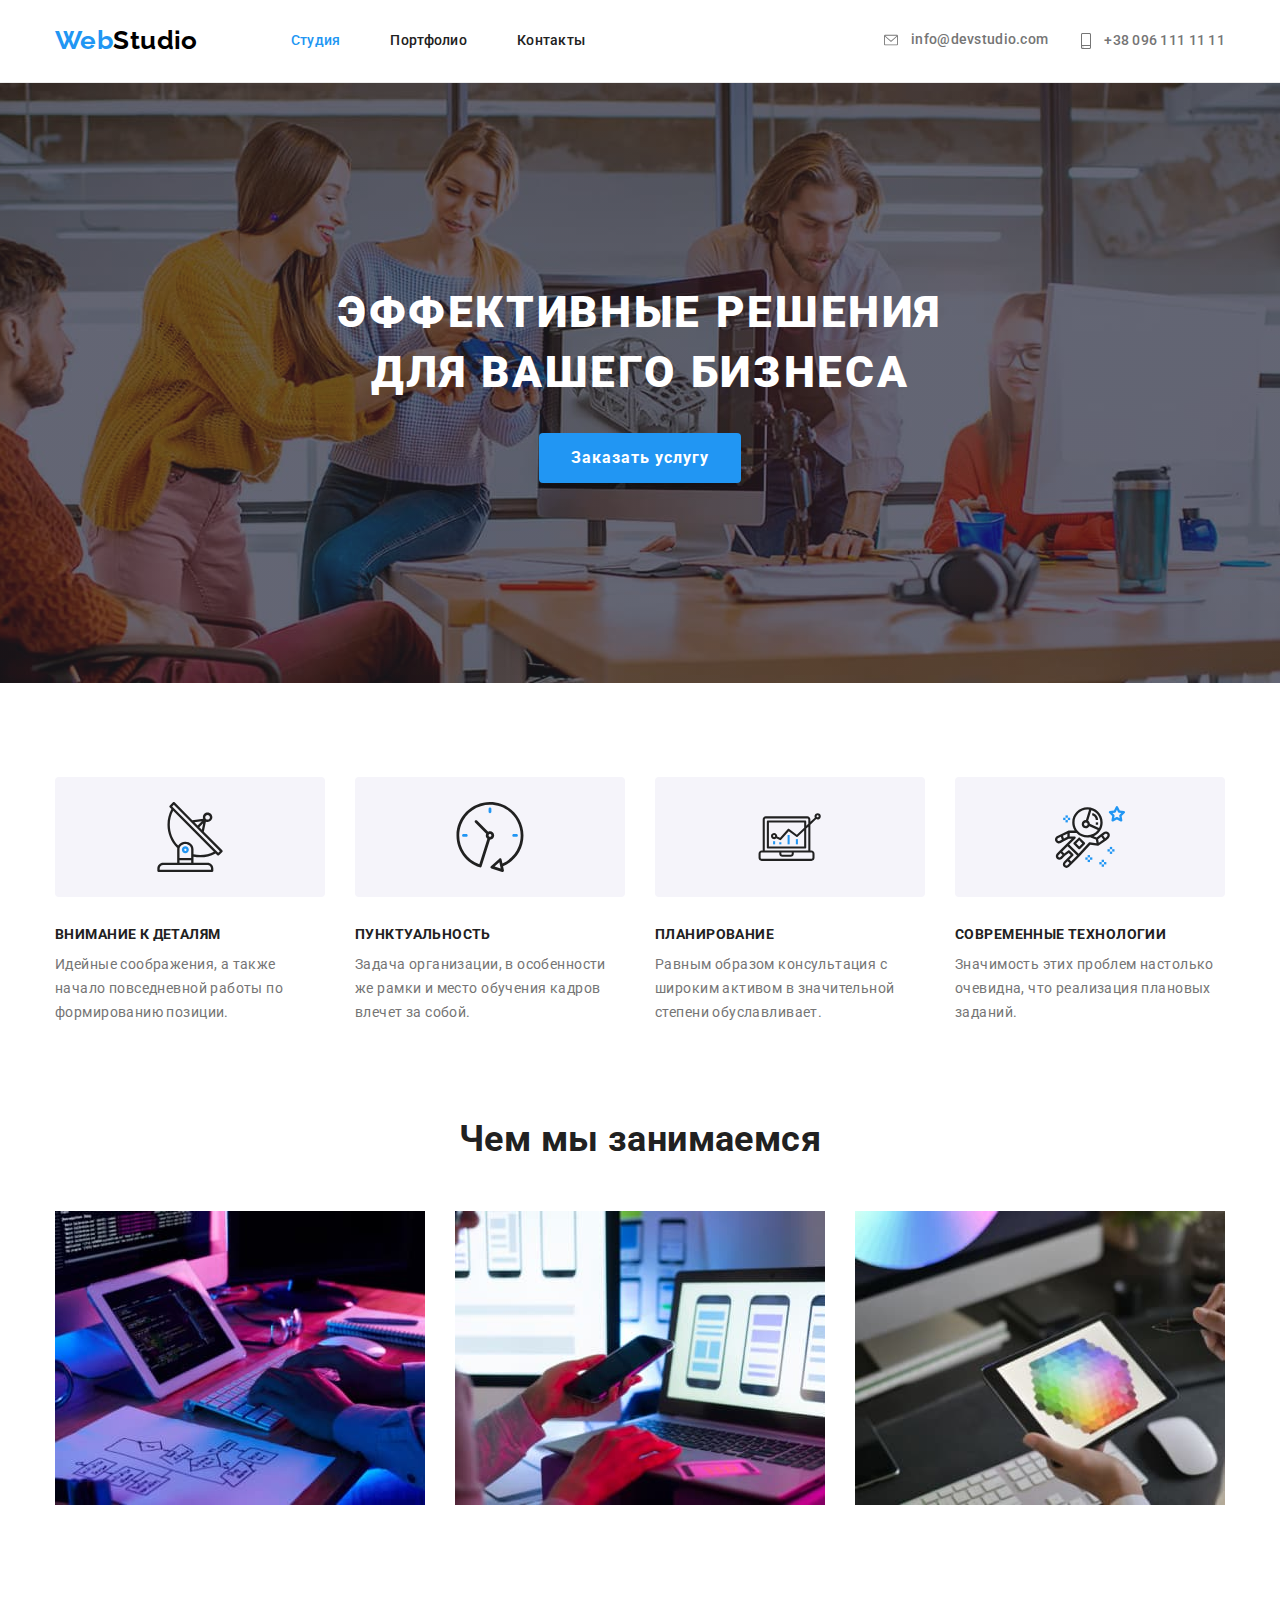
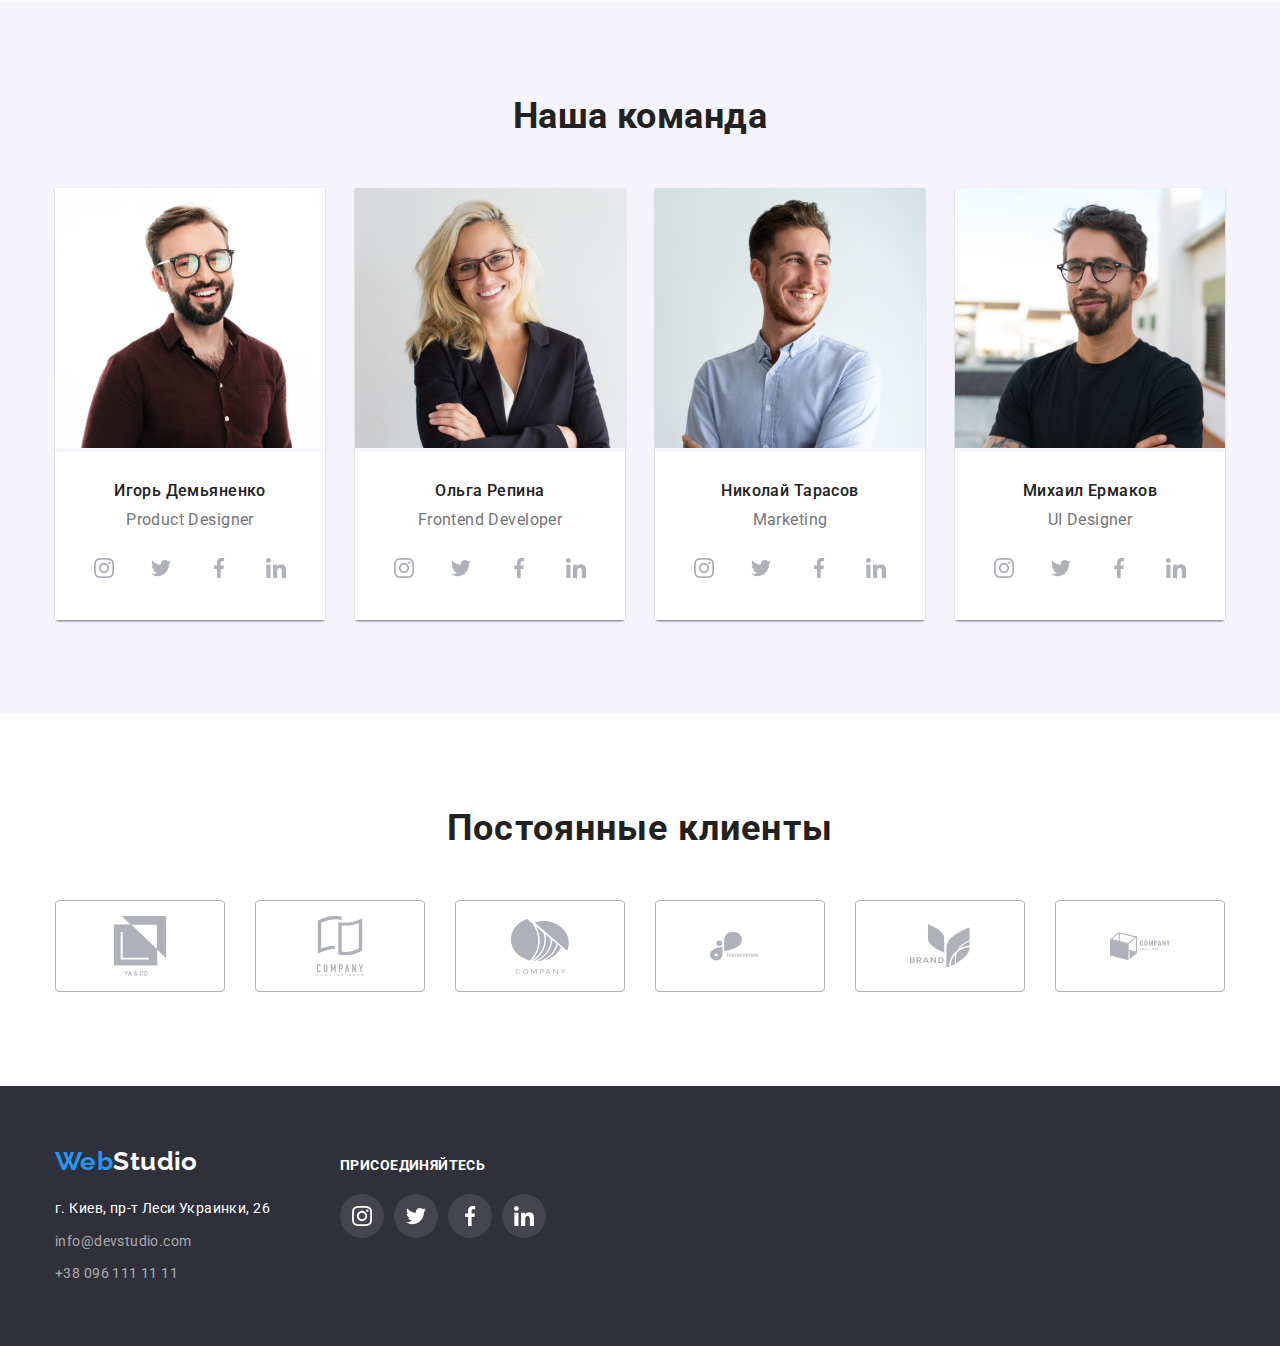
==== index.html @ eb99c2c7 "Скопіював файли попередньої роботи" ====
<!DOCTYPE html>
<html lang="en">
<head>
    <meta charset="UTF-8">
    <meta http-equiv="X-UA-Compatible" content="IE=edge">
    <meta name="viewport" content="width=device-width, initial-scale=1.0">
    <title>WebStudio</title>
    <link href="https://fonts.googleapis.com/css2?family=Raleway:wght@700&family=Roboto:wght@400;500;700;900&display=swap" rel="stylesheet">
    <link rel="stylesheet" href="https://cdnjs.cloudflare.com/ajax/libs/modern-normalize/1.1.0/modern-normalize.min.css">
    <link rel="stylesheet" href="./css/styles.css">
</head>
<body>
    <header>
        <div class="container main-nav">
            <nav class="main-nav">
                <a href="./index.html" class="logo"><span>Web</span>Studio</a>
                <ul class="site-nav">
                    <li class="item"> <a href="./index.html" class="link current">Студия</a> </li>
                    <li class="item"> <a href="./portfolio.html" class="link">Портфолио</a> </li>
                    <li class="item"> <a href="" class="link">Контакты</a> </li>
                </ul>
            </nav>
            <ul class="site-cont">
                <li class="item">  
                    <a href="mailto:info@devstudio.com" class="link"> <svg class="icon" width="20" height="14">
                        <use href="./images/symbol-defs.svg#icon-email"></use>
                    </svg> info@devstudio.com</a> 
                </li>
                <li class="item"> <a href="tel:+380961111111" class="link"> <svg class="icon" width="16" height="18">
                    <use href="./images/symbol-defs.svg#icon-phone"></use>
                </svg> +38 096 111 11 11</a> 
                </li>
            </ul>
        </div>
    </header>
    <main>
        <section class="title">
            <h1 class="title-hero">Эффективные решения для вашего бизнеса</h1>
            <button type="button" class="button-order">Заказать услугу</button>
        </section>
        <section class="section">
            <div class="container">
                <h2 class="hidden" >Наши качества</h2>
                <ul class="work-quality">
                    <li class="item">
                        <div class="icon-img">
                            <svg class="icon-qual">
                                <use href="./images/symbol-defs.svg#icon-antenna"></use>
                            </svg>
                        </div>
                        <h3 class="head-quality">Внимание к деталям</h3>
                        <p class="quality">Идейные соображения, а также начало повседневной работы по формированию позиции.</p>
                    </li>
                    <li class="item">
                        <div class="icon-img">
                            <svg class="icon-qual">
                                <use href="./images/symbol-defs.svg#icon-clock"></use>
                            </svg>
                        </div>
                        <h3 class="head-quality">Пунктуальность</h3>
                        <p class="quality">Задача организации, в особенности же рамки и место обучения кадров влечет за собой.
                        </p>
                    </li>
                    <li class="item">
                        <div class="icon-img">
                            <svg class="icon-qual">
                                <use href="./images/symbol-defs.svg#icon-diagram"></use>
                            </svg>
                        </div>
                        <h3 class="head-quality">Планирование</h3>
                        <p class="quality">Равным образом консультация с широким активом в значительной степени обуславливает.
                        </p>
                    </li>
                    <li class="item">
                        <div class="icon-img">
                            <svg class="icon-qual">
                                <use href="./images/symbol-defs.svg#icon-astronaut"></use>
                            </svg>
                        </div>
                        <h3 class="head-quality">Современные технологии</h3>
                        <p class="quality">Значимость этих проблем настолько очевидна, что реализация плановых заданий.</p>
                    </li>
                </ul>
            </div>
        </section>
        <section class="section no-padding">
            <div class="container che">
                <h2 class="heading">Чем мы занимаемся</h2>
                <ul class="works">
                    <li class="item"> <img src="./images/img1.jpg" alt="Написание кода" width="370" height="294"> </li>
                    <li class="item"> <img src="./images/img2.jpg" alt="Выбор дизайна" width="370" height="294"> </li>
                    <li class="item"> <img src="./images/img3.jpg" alt="Колористика" width="370" height="294"> </li>
                </ul>
            </div>
        </section>
        <section class="team">
            <div class="container">
                <h2 class="heading">Наша команда</h2>
                <ul class="team-work">
                    <li class="special"> <img src="./images/1igor.jpg" alt="фото специалиста" width="270" height="260">
                        <div class="job-person">
                            <h3 class="person">Игорь Демьяненко</h3>
                            <p class="job">Product Designer</p>
                            <ul class="net">
                                <li class="network">
                                    <a class="inst" href="">
                                        <svg class="network-icon">
                                            <use href="./images/symbol-defs.svg#icon-instagram"></use>
                                        </svg> </a>
                                </li>
                                <li class="network">
                                    <a class="inst" href="">
                                        <svg class="network-icon">
                                            <use href="./images/symbol-defs.svg#icon-twitter"></use>
                                        </svg> </a>
                                </li>
                                <li class="network">
                                    <a class="inst" href="">
                                        <svg class="network-icon">
                                            <use href="./images/symbol-defs.svg#icon-facebook"></use>
                                        </svg> </a>
                                </li>
                                <li class="network">
                                    <a class="inst" href="">
                                        <svg class="network-icon">
                                            <use href="./images/symbol-defs.svg#icon-linkedin"></use>
                                        </svg> </a>
                                </li>
                            </ul>
                        </div>
                    </li>
                    <li class="special"> <img src="./images/2olga.jpg" alt="фото специалиста" width="270" height="260">
                        <div class="job-person">
                            <h3 class="person">Ольга Репина</h3>
                            <p class="job">Frontend Developer</p>
                            <ul class="net">
                                <li class="network">
                                    <a class="inst" href="">
                                        <svg class="network-icon">
                                            <use href="./images/symbol-defs.svg#icon-instagram"></use>
                                        </svg> </a>
                                </li>
                                <li class="network">
                                    <a class="inst" href="">
                                        <svg class="network-icon">
                                            <use href="./images/symbol-defs.svg#icon-twitter"></use>
                                        </svg> </a>
                                </li>
                                <li class="network">
                                    <a class="inst" href="">
                                        <svg class="network-icon">
                                            <use href="./images/symbol-defs.svg#icon-facebook"></use>
                                        </svg> </a>
                                </li>
                                <li class="network">
                                    <a class="inst" href="">
                                        <svg class="network-icon">
                                            <use href="./images/symbol-defs.svg#icon-linkedin"></use>
                                        </svg> </a>
                                </li>
                            </ul>
                        </div>
                    </li>
                    <li class="special"> <img src="./images/3nik.jpg" alt="фото специалиста" width="270" height="260">
                        <div class="job-person">
                            <h3 class="person">Николай Тарасов</h3>
                            <p class="job">Marketing</p>
                            <ul class="net">
                                <li class="network">
                                    <a class="inst" href="">
                                        <svg class="network-icon">
                                            <use href="./images/symbol-defs.svg#icon-instagram"></use>
                                        </svg> </a>
                                </li>
                                <li class="network">
                                    <a class="inst" href="">
                                        <svg class="network-icon">
                                            <use href="./images/symbol-defs.svg#icon-twitter"></use>
                                        </svg> </a>
                                </li>
                                <li class="network">
                                    <a class="inst" href="">
                                        <svg class="network-icon">
                                            <use href="./images/symbol-defs.svg#icon-facebook"></use>
                                        </svg> </a>
                                </li>
                                <li class="network">
                                    <a class="inst" href="">
                                        <svg class="network-icon">
                                            <use href="./images/symbol-defs.svg#icon-linkedin"></use>
                                        </svg> </a>
                                </li>
                            </ul>
                        </div>
                    </li>
                    <li class="special"> <img src="./images/4mix.jpg" alt="фото специалиста" width="270" height="260">
                        <div class="job-person">
                            <h3 class="person">Михаил Ермаков</h3>
                            <p class="job">UI Designer</p>
                            <ul class="net">
                                <li class="network">
                                    <a class="inst" href="">
                                        <svg class="network-icon">
                                            <use href="./images/symbol-defs.svg#icon-instagram"></use>
                                        </svg> </a>
                                </li>
                                <li class="network">
                                    <a class="inst" href="">
                                        <svg class="network-icon">
                                            <use href="./images/symbol-defs.svg#icon-twitter"></use>
                                        </svg> </a>
                                </li>
                                <li class="network">
                                    <a class="inst" href="">
                                        <svg class="network-icon">
                                            <use href="./images/symbol-defs.svg#icon-facebook"></use>
                                        </svg> </a>
                                </li>
                                <li class="network">
                                    <a class="inst" href="">
                                        <svg class="network-icon">
                                            <use href="./images/symbol-defs.svg#icon-linkedin"></use>
                                        </svg> </a>
                                </li>
                            </ul>
                        </div>
                    </li>
                </ul>
            </div>
        </section>
        <section class="section">
            <div class="container">
                <h2 class="title-client">Постоянные клиенты</h2>
                <ul class="client">
                    <li class="client-mar">
                        <a class="client-a" href="">
                            <svg class="client-list">
                                <use href="./images/symbol-defs.svg#icon-group"></use>
                            </svg>
                        </a>
                    </li>
                    <li class="client-mar">
                        <a class="client-a" href="">
                            <svg class="client-list">
                                <use href="./images/symbol-defs.svg#icon-group-1"></use>
                            </svg>
                        </a>
                    </li>
                    <li class="client-mar">
                        <a class="client-a" href="">
                            <svg class="client-list">
                                <use href="./images/symbol-defs.svg#icon-group-2"></use>
                            </svg>
                        </a>
                    </li>
                    <li class="client-mar">
                        <a class="client-a" href="">
                            <svg class="client-list">
                                <use href="./images/symbol-defs.svg#icon-group-3"></use>
                            </svg>
                        </a>
                    </li>
                    <li class="client-mar">
                        <a class="client-a" href="">
                            <svg class="client-list">
                                <use href="./images/symbol-defs.svg#icon-group-4"></use>
                            </svg>
                        </a>
                    </li>
                    <li class="client-mar">
                        <a class="client-a" href="">
                            <svg class="client-list">
                                <use href="./images/symbol-defs.svg#icon-group-5"></use>
                            </svg>
                        </a>
                    </li>
                </ul>
            </div>
        </section>
    </main>
    <footer class="ftr">
        <div class="container main-foot">
            <section class="foot">
                <a href="./index.html" class="foot-web"><span>Web</span>Studio</a>
                <address class="foot-adress">
                    <ul class="site-ft">
                        <li class="ft-cont"> <a href="https://goo.gl/maps/F9UGEikjTN2jMp9C9" target="_blank" class="adress link">г.
                                Киев, пр-т Леси Украинки, 26</a> </li>
                        <li class="ft-cont"> <a href="mailto:info@devstudio.com" class="footer-contact link">info@devstudio.com</a>
                        </li>
                        <li class="ft-cont"> <a href="tel:+380961111111" class="footer-contact link">+38 096 111 11 11</a> </li>
                    </ul>
                </address>
            </section>
            <section class="connect-end">
                <h2 class="connect">Присоединяйтесь</h2>
                <ul class="icon-list">
                    <li class="icon-foot">
                        <a class="link-foot" href="">
                            <svg class="foot-icon">
                                <use href="./images/symbol-defs.svg#icon-instagram"></use>
                                </svg>
                        </a>
                        </li>
                    <li class="icon-foot">
                        <a class="link-foot" href="">
                            <svg class="foot-icon">
                                <use href="./images/symbol-defs.svg#icon-twitter"></use>
                                </svg>
                        </a>
                    </li>
                    <li class="icon-foot">
                        <a class="link-foot" href="">
                            <svg class="foot-icon">
                                <use href="./images/symbol-defs.svg#icon-facebook"></use>
                            </svg>
                        </a>
                    </li>
                    <li class="icon-foot">
                        <a class="link-foot" href="">
                            <svg class="foot-icon">
                                <use href="./images/symbol-defs.svg#icon-linkedin"></use>
                            </svg>
                        </a>
                    </li>
                </ul>
            </section>
        </div>
    </footer>
</body>
</html>
---- css/styles.css ----
html {
    box-sizing: border-box;
}

*,
*::before,
*::after {
    box-sizing: inherit;
}

/* цвет логотипа 1 части #2196F3
2 часть #000000 

ОСНОВНОЙ ЦВЕТ навигация, контакты, 2,3 заголовка #212121
при наведении #2196F3

цвет телефона и параграфов #757575

заголовок и кнопка, 2 часть логотива в футере #FFFFFF

контакты в футере color: rgba(255, 255, 255, 0.6);


ФОН
шапка #FFFFFF
1 секция и футер 2F303A
кнопка 2196F3

секция Наша команда F5F4FA
*/

:root {
    --primary-text-color: #212121;
    --paragraph-text-color: #757575;
    --footer-text-color: rgba(255, 255, 255, 0.6);
    --nav-log-text-color: #2196F3;
    --title-text-color: #FFFFFF;
    --but--team-color: #F5F4FA;
    --foot-title-bg-color: #2F303A;
    --logo-color: #000000;
    --network-icon-color: #AFB1B8;
    --foot-icon-color: rgba(255, 255, 255, 0.1);
}

body {
    background-color: var(--title-text-color);
    color: var(--primary-text-color);

    font-family: Roboto, sans-serif;
    letter-spacing: 0.03em;
    font-size: 14px;
    line-height: 1.14;
}

.container {
    width: 1200px;
    margin-left: auto;
    margin-right: auto;
    padding-left: 15px;
    padding-right: 15px;
}

ul {
    list-style: none;
    padding: 0;
    margin: 0;
}

h1, h2, h3, p {
    padding: 0;
    margin: 0;
}

.heading {
    margin-bottom: 50px;

    font-size: 36px;
    line-height: 1.16;
    text-align: center;
}

/* header */

.logo {
    color: var(--logo-color);

    font-family: Raleway, sans-serif;
    font-weight: 700;
    font-size: 26px;
    line-height: 1.2;
    text-decoration: none;
}

span {
    color: var(--nav-log-text-color);
}

/* Main nav */

.main-nav {
    display: flex;
    align-items: center;  
}

header {
    border-bottom: 1px solid #ECECEC;
}

/* Site nav */

.site-nav {
    display: flex;
    margin-left: 93px;
}

.site-nav .item + .item {
    margin-left: 50px;
}

.site-nav .link {
    display: block;
    padding-top: 32px;
    padding-bottom: 32px;

    color: var(--primary-text-color);

    font-family: inherit;
    font-weight: 500;
    letter-spacing: 0.02em;
    text-decoration: none;
}

.site-nav .link:hover,
.site-nav .link:focus {
    color: var(--nav-log-text-color);
}

.site-nav .link.current {
    color: var(--nav-log-text-color);
}

/* CONTACTS */

.site-cont {
    display: flex;
    margin-left: auto;

    font-family: inherit;
    font-weight: 500;
    letter-spacing: 0.02em;
    text-decoration: none;
}

.site-cont .item + .item {
    margin-left: 30px;
}

.site-cont .link {
    color: var(--paragraph-text-color);
    text-decoration: none;
    padding-top: 32px;
    padding-bottom: 32px;
    display: flex;
    align-items: center;
}

.site-cont .link:hover,
.site-cont .link:focus {
    color: var(--nav-log-text-color);
}

.site-cont .link:hover .icon,
.site-cont .link:focus .icon {
    fill: var(--nav-log-text-color);
}

.icon {
    margin-right: 10px;
    fill: var(--paragraph-text-color);
}

/* Title */

.title {
    padding-top: 200px;
    padding-bottom: 200px;
    background: var(--foot-title-bg-color);

    height: 600px;
    max-width: 1600px;
    margin-left: auto;
    margin-right: auto;

    background-image: linear-gradient(
        to right,
        rgba(47, 48, 58, 0.4),
        rgba(47, 48, 58, 0.4)
    ),
    url(../images/fon-hed.jpg);
    background-repeat: no-repeat;
    background-position: center;
    background-size: cover;
}

.title-hero {
    padding-bottom: 30px;
    width: 696px;
    margin-left: auto;
    margin-right: auto;

    color: var(--title-text-color);

    font-weight: 900;
    font-size: 44px;
    line-height: 1.36;
    text-align: center;
    letter-spacing: 0.06em;
    text-transform: uppercase;
}

/* Section */

.section {
    padding-top: 94px;
    padding-bottom: 94px;
}

.section.no-padding {
    padding-top: 0;
    padding-bottom: 94px;
}


.works {
    display: flex;
    flex-wrap: wrap;
    justify-content: space-between;
}

/* .works .item {
    margin-right: 30px;
    margin-left: 0;
}

.works .item:nth-child(3n) {
    margin-right: 0;
} */

.quality {
    color: var(--paragraph-text-color);

    font-weight: 400;
    font-size: 14px;
    line-height: 1.71;
}

.hidden {
    display: none;
}

.work-quality {
    display: flex;
}

.work-quality.card {
    display: flex;
    flex-wrap: wrap;
    
}
.work-quality .item {
    margin-right: 30px;
    width: 270px;
}

.work-quality .item:nth-child(4n) {
    margin-right: 0;
}

/* Icons quality */

.icon-img {
    height: 120px;
    width: 270px;
    background-color: var(--but--team-color);
    border-radius: 4px;
    display: flex;
    justify-content: center;
    align-items: center;
}

.icon-qual {
    height: 70px;
    width: 70px;
}

.head-quality {
    text-transform: uppercase;
    font-size: 14px;
    line-height: 1.14;

    margin-top: 30px;
    margin-bottom: 10px;
}

.name-project {
    font-size: 18px;
    line-height: 2;
    letter-spacing: 0.06em;
    margin-bottom: 4px;
}

.flex-element {
    width: 370px;

    margin-right: 30px;
    margin-bottom: 30px;
}

.flex-element:hover,
.flex-element:focus {
    box-shadow: 0px 1px 1px rgba(0, 0, 0, 0.12), 0px 4px 4px rgba(0, 0, 0, 0.06), 1px 4px 6px rgba(0, 0, 0, 0.16);
}

.no-gap {
    display: block;
}

.example {
    padding: 20px 24px;
    border: 1px solid #EEEEEE;
    border-top: none;
}

.flex-element:nth-child(3n) {
    margin-right: 0;
}

.flex-element:nth-last-child(-n + 3){
    margin-bottom: 0;
}


/* Button */



.button-order {
    border-radius: 4px;
    box-shadow: 0px 4px 4px rgba(0, 0, 0, 0.15);
    border: #2196F3;;
    padding: 10px 32px;
    margin-left: auto;
    margin-right: auto;

    background-color: var(--nav-log-text-color);
    color: var(--title-text-color);

    font-family: inherit;
    font-weight: 700;
    font-size: 16px;
    line-height: 1.88;
    display: flex;
    align-items: center;
    text-align: center;
    letter-spacing: 0.06em;
    cursor: pointer;
}

.btn {
    display: flex;
    flex-wrap: wrap;
    justify-content: center;
    margin-bottom: 50px;
}

.btn-fil {
    margin-right: 8px;
}

.btn-fil:nth-child(5n) {
    margin-right: 0;
}

.button-filter {
    background-color: var(--but--team-color);
    color: var(--primary-text-color);

    font-family: inherit;
    font-weight: 500;
    font-size: 16px;
    line-height: 1.62;
    cursor: pointer;
    border-radius: 4px;
    border: #F5F4FA;
    padding: 6px 22px;
}


.button-filter:hover,
.button-filter:focus {
    background-color: var(--nav-log-text-color);
    color: var(--title-text-color);
    box-shadow: 0px 3px 1px rgba(0, 0, 0, 0.1), 0px 1px 2px rgba(0, 0, 0, 0.08), 0px 2px 2px rgba(0, 0, 0, 0.12);
}

/* Team */
.team {
    background-color: var(--but--team-color);
    padding-bottom: 94px;
    padding-top: 94px;
}

.team-work {
    
    display: flex;
    flex-wrap: wrap;
}

.special {
    margin-right: 30px;
    box-shadow: 0px 1px 3px rgba(0, 0, 0, 0.12), 0px 1px 1px rgba(0, 0, 0, 0.14), 0px 2px 1px rgba(0, 0, 0, 0.2);
    border-radius: 0px 0px 4px 4px;
}

.special:nth-child(4n) {
    margin-right: 0;
}

.team-work .job {
    color: var(--paragraph-text-color);

    font-size: 16px;
    line-height: 1.18;

    margin-bottom: 16px;
}

.person {
    font-weight: 500;
    font-size: 16px;
    line-height: 1.18;

    margin-bottom: 10px;
}

.job-person {
    text-align: center;
    padding-top: 30px;
    padding-bottom: 30px;
    background-color: var(--title-text-color);
}

.network {
    text-decoration: none;
    display: inline-block;
    margin-right: 10px;
}

.network:nth-child(4) {
    margin-right: 0;
}

.network-icon {
    width: 20px;
    height: 20px; 
}

.inst {
    width: 44px;
    height: 44px;
    border-radius: 50%;
    display: flex;
    justify-content: center;
    align-items: center;
    fill: var(--network-icon-color);
}

.inst:hover,
.inst:focus {
    fill: var(--title-text-color);
    background-color: var(--nav-log-text-color);
    border-radius: 50%;
}

/* Clients */

.title-client {
    text-align: center;
    font-weight: 700;
    font-size: 36px;
    line-height: 1.16;
    text-align: center;
    letter-spacing: 0.03em;
    color: var(--primary-text-color);
    margin-bottom: 50px;
}

.client {
    display: flex;
    justify-content: center;
    text-align: center;
}

.client-mar {
    margin-right: 30px;
}

.client-mar:nth-last-child(1) {
    margin-right: 0;
}

.client-list {
    width: 106px;
    height: 60px;
}

.client-a {
    width: 170px;
    height: 92px;
    border: 1px solid #AFB1B8;
    border-radius: 4px;
    display: flex;
    justify-content: center;
    align-items: center;
    fill: #afb1b8;
}

.client-a:hover,
.client-a:focus {
    fill: #2196F3;
    border: 1px solid #2196F3;
}

/* Footer */

.ftr {
    background: var(--foot-title-bg-color);
}

.main-foot {
    display: flex;
}

.foot {
    padding-top: 60px;
    padding-bottom: 60px;
}

.site-ft {
    padding-top: 20px;
}

.site-ft .link {
    color: var(--paragraph-text-color);
    text-decoration: none;
}

.site-ft .link:hover,
.site-ft .link:focus {
    color: var(--nav-log-text-color);
}

.foot-web {
    color: var(--title-text-color);

    font-family: Raleway, sans-serif;
    font-weight: 700;
    font-size: 26px;
    line-height: 1.2;
    text-decoration: none;
}

.foot-adress .adress {
    color: var(--title-text-color);
}
.foot-adress .footer-contact {
    color: var(--footer-text-color);
}

.foot-adress .site-ft {
    /* display: block; */

    font-weight: 400;
    font-size: 14px;
    font-style: normal;
    line-height: 1.7;
    letter-spacing: 0.03em;;
}

.connect {
    text-transform: uppercase;
    color: var(--title-text-color);
    margin-bottom: 20px;

    font-family: inherit;
    font-weight: 700;
    font-size: 14px;
    line-height: 1.14;
    letter-spacing: 0.03em;
}

.ft-cont {
    margin-bottom: 9px;
}

.ft-cont:nth-child(3n) {
    margin-bottom: 0;
}

.icon-foot {
    margin-right: 10px;
}

.icon-foot:nth-child(4){
    margin-right: 0;
}

.foot-icon {
    width: 20px;
    height: 20px;
}

.link-foot {
    width: 44px;
    height: 44px;
    border-radius: 50%;
    display: flex;
    justify-content: center;
    align-items: center;
    background-color: var(--foot-icon-color);
    fill: var(--title-text-color);
}

.link-foot:hover,
.link-foot:focus {
    background-color: var(--nav-log-text-color);
}

.icon-list {
    display: flex;
}

.connect-end {
    margin-left: 70px;
    padding-top: 72px;
    padding-bottom: 100px;
}
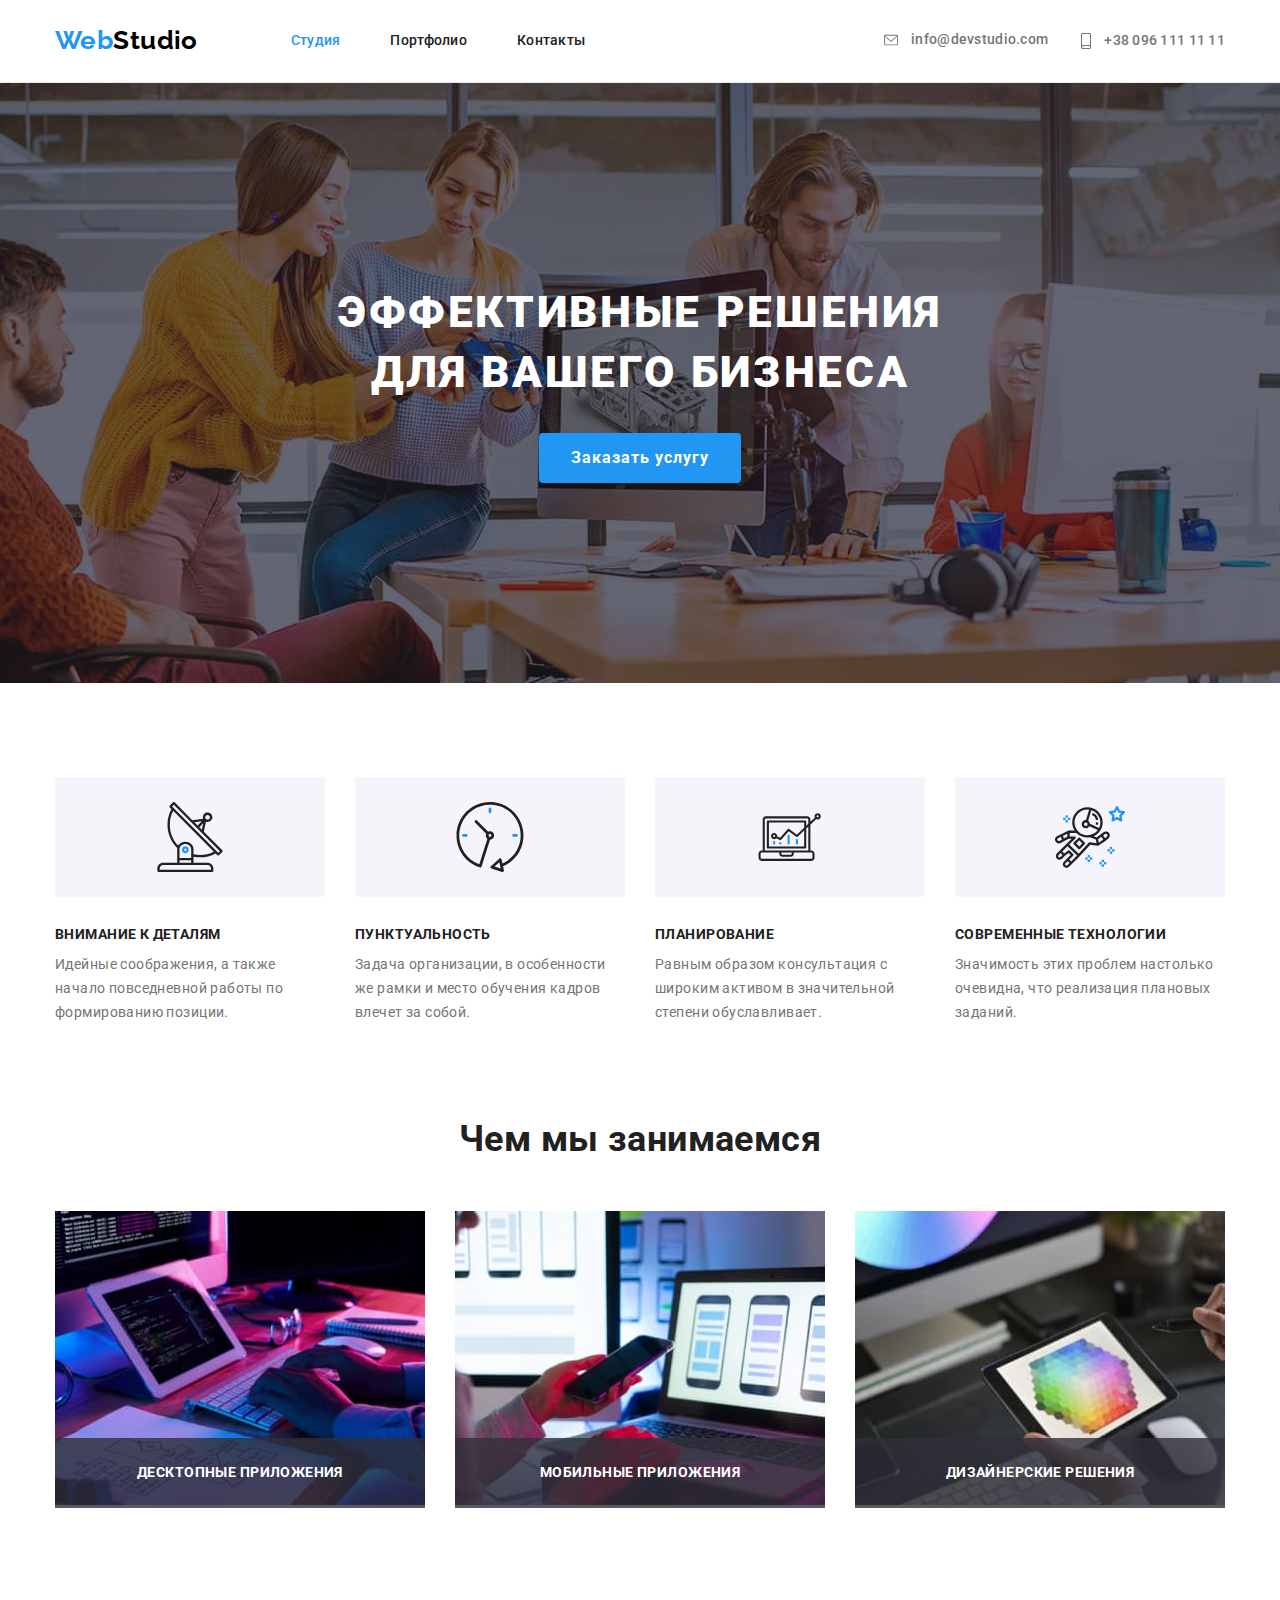
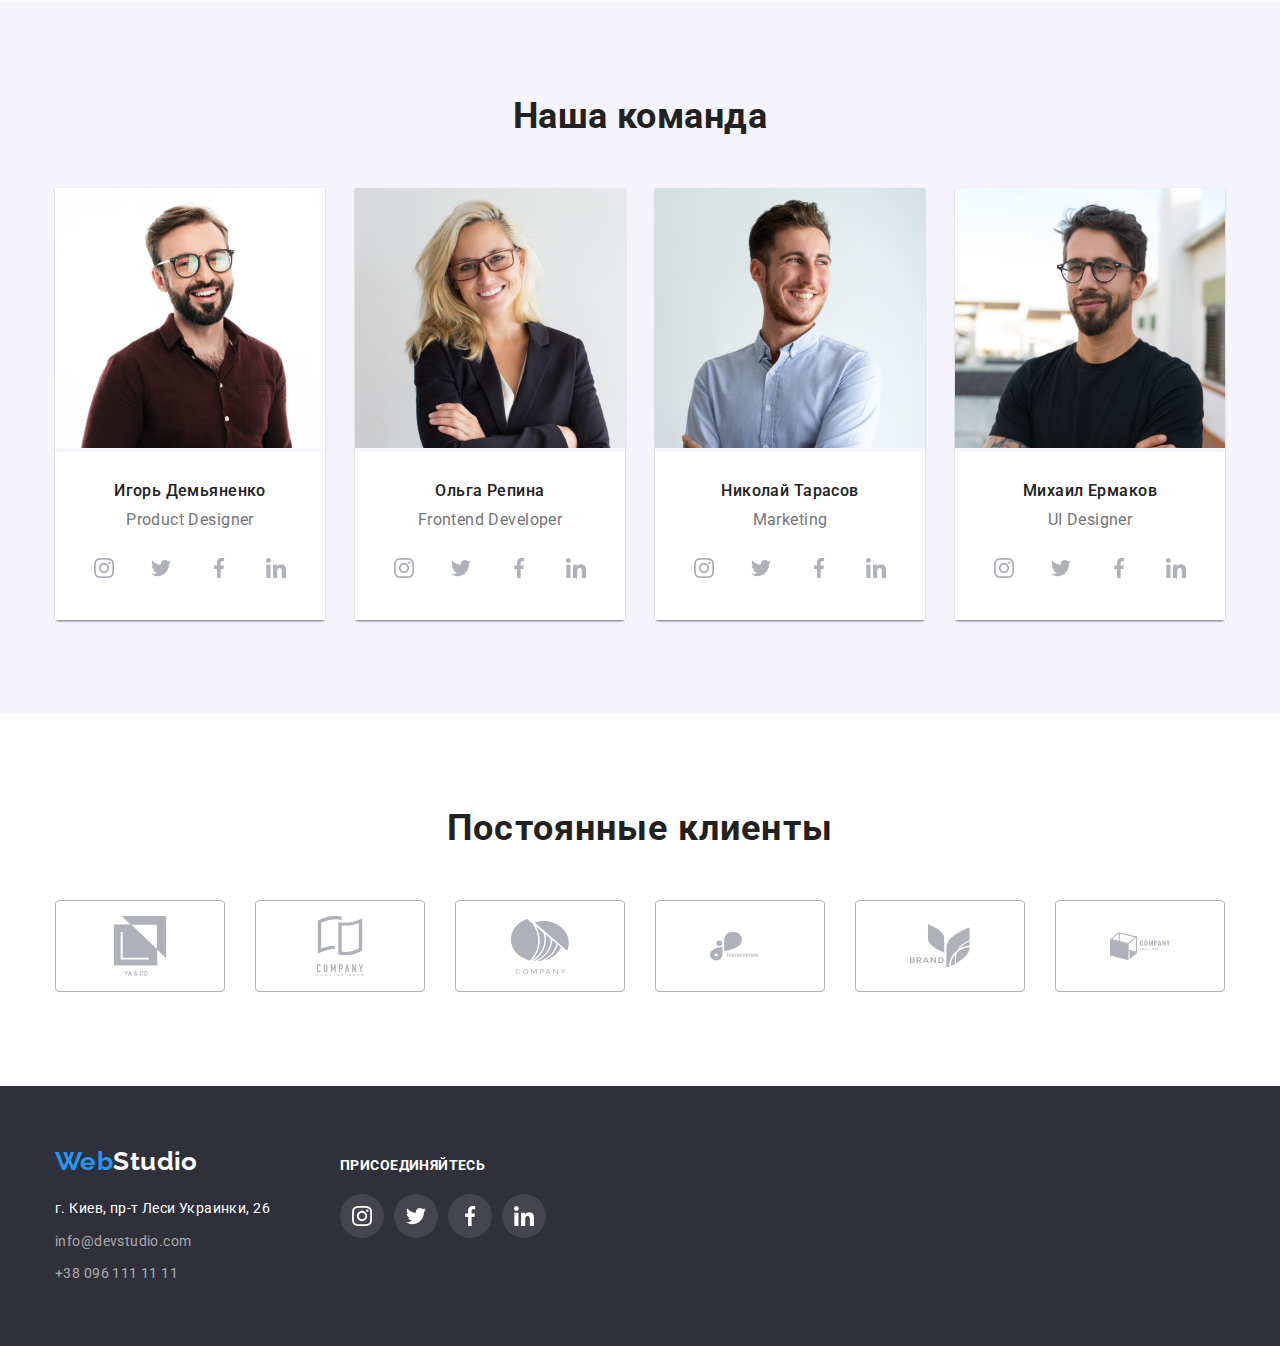
==== commit 4a027ce2: "Зробив модальне вікно для кнопки" ====
--- a/index.html
+++ b/index.html
@@ -36,11 +36,19 @@
     <main>
         <section class="title">
             <h1 class="title-hero">Эффективные решения для вашего бизнеса</h1>
-            <button type="button" class="button-order">Заказать услугу</button>
+            <button type="button" class="button-order" data-modal-open>Заказать услугу</button>
+            <div class="backdrop is-hidden" data-modal>
+                <div class="modal">
+                    <div class="close" data-modal-close>
+                        <svg class="icon-close" width="30" height="30">
+                            <use href="./images/symbol-defs.svg#icon-close"></use>
+                    </svg></div>
+                </div>
+            </div>
         </section>
         <section class="section">
             <div class="container">
-                <h2 class="hidden" >Наши качества</h2>
+                <h2 class="hidden">Наши качества</h2>
                 <ul class="work-quality">
                     <li class="item">
                         <div class="icon-img">
@@ -87,9 +95,17 @@
             <div class="container che">
                 <h2 class="heading">Чем мы занимаемся</h2>
                 <ul class="works">
-                    <li class="item"> <img src="./images/img1.jpg" alt="Написание кода" width="370" height="294"> </li>
-                    <li class="item"> <img src="./images/img2.jpg" alt="Выбор дизайна" width="370" height="294"> </li>
-                    <li class="item"> <img src="./images/img3.jpg" alt="Колористика" width="370" height="294"> </li>
+                    <li class="item"> <img src="./images/img1.jpg" alt="Написание кода" width="370" height="294"> 
+                    <div class="signature">
+                        <h3 class="signature-do">Десктопные приложения</h3>
+                    </div>
+                    </li>
+                    <li class="item"> <img src="./images/img2.jpg" alt="Выбор дизайна" width="370" height="294"> 
+                    <div class="signature"><h3 class="signature-do">Мобильные приложения</h3></div>
+                    </li>
+                    <li class="item"> <img src="./images/img3.jpg" alt="Колористика" width="370" height="294"> 
+                    <div class="signature"><h3 class="signature-do">Дизайнерские решения</h3></div>
+                    </li>
                 </ul>
             </div>
         </section>
@@ -327,5 +343,6 @@
             </section>
         </div>
     </footer>
+    <script src="./js/modal.js"></script>
 </body>
 </html>--- a/css/styles.css
+++ b/css/styles.css
@@ -139,6 +139,13 @@
     color: var(--nav-log-text-color);
 }
 
+.link.current::after {
+    position: relative;
+    background-color: #2196F3;
+    border-radius: 2px;
+    bottom: 0;
+}
+
 /* CONTACTS */
 
 .site-cont {
@@ -176,7 +183,7 @@
 
 .icon {
     margin-right: 10px;
-    fill: var(--paragraph-text-color);
+    fill: #757575;
 }
 
 /* Title */
@@ -218,7 +225,13 @@
     text-transform: uppercase;
 }
 
-/* Section */
+/* Section doing */
+
+.works {
+    display: flex;
+    flex-wrap: wrap;
+    justify-content: space-between;
+}
 
 .section {
     padding-top: 94px;
@@ -230,21 +243,35 @@
     padding-bottom: 94px;
 }
 
-
-.works {
-    display: flex;
-    flex-wrap: wrap;
-    justify-content: space-between;
-}
-
-/* .works .item {
-    margin-right: 30px;
-    margin-left: 0;
-}
-
-.works .item:nth-child(3n) {
-    margin-right: 0;
-} */
+/* Position absolut */
+
+.works > .item {
+    position: relative; 
+}
+
+.signature {
+    position: absolute;
+    width: 370px;
+    height: 70px;
+    bottom: 0;
+
+    background-color: rgba(47, 48, 58, 0.8);
+}
+
+.signature-do {
+    padding: 27px 0;
+    font-weight: 700;
+    font-size: 14px;
+    line-height: 1.14;
+    text-align: center;
+    letter-spacing: 0.03em;
+    text-transform: uppercase;
+    color: var(--title-text-color);
+}
+
+/* Team */
+
+
 
 .quality {
     color: var(--paragraph-text-color);
@@ -340,14 +367,67 @@
 }
 
 
+/* Modal window */
+
+.backdrop {
+    position: fixed;
+    top: 0;
+    left: 0;
+    width: 100%;
+    height: 100%;
+    background: rgba(0, 0, 0, 0.2);;
+    opacity: 1;
+    visibility: visible;
+}
+
+.backdrop.is-hidden {
+    visibility: hidden;
+    opacity: 0;
+    pointer-events: none;
+}
+
+.modal {
+    position: absolute;
+    top: 50%;
+    left: 50%;
+    transform: translate(-50%, -50%);
+
+    width: 528px;
+    height: 581px;
+    
+    background-color: var(--title-text-color);
+
+    border-radius: 4px;
+}
+
+.close {
+    position: fixed;
+    top: 8px;
+    right: 8px;
+    padding: 0;
+    margin: 0;
+    width: 30px;
+    height: 30px;
+}
+
+.icon-close {
+    display: block;
+    position: absolute;
+    margin: auto;
+
+    top: 0;
+    bottom: 0;
+    right: 0;
+    left: 0;
+}
+
 /* Button */
-
 
 
 .button-order {
     border-radius: 4px;
     box-shadow: 0px 4px 4px rgba(0, 0, 0, 0.15);
-    border: #2196F3;;
+    border: #2196F3;
     padding: 10px 32px;
     margin-left: auto;
     margin-right: auto;
